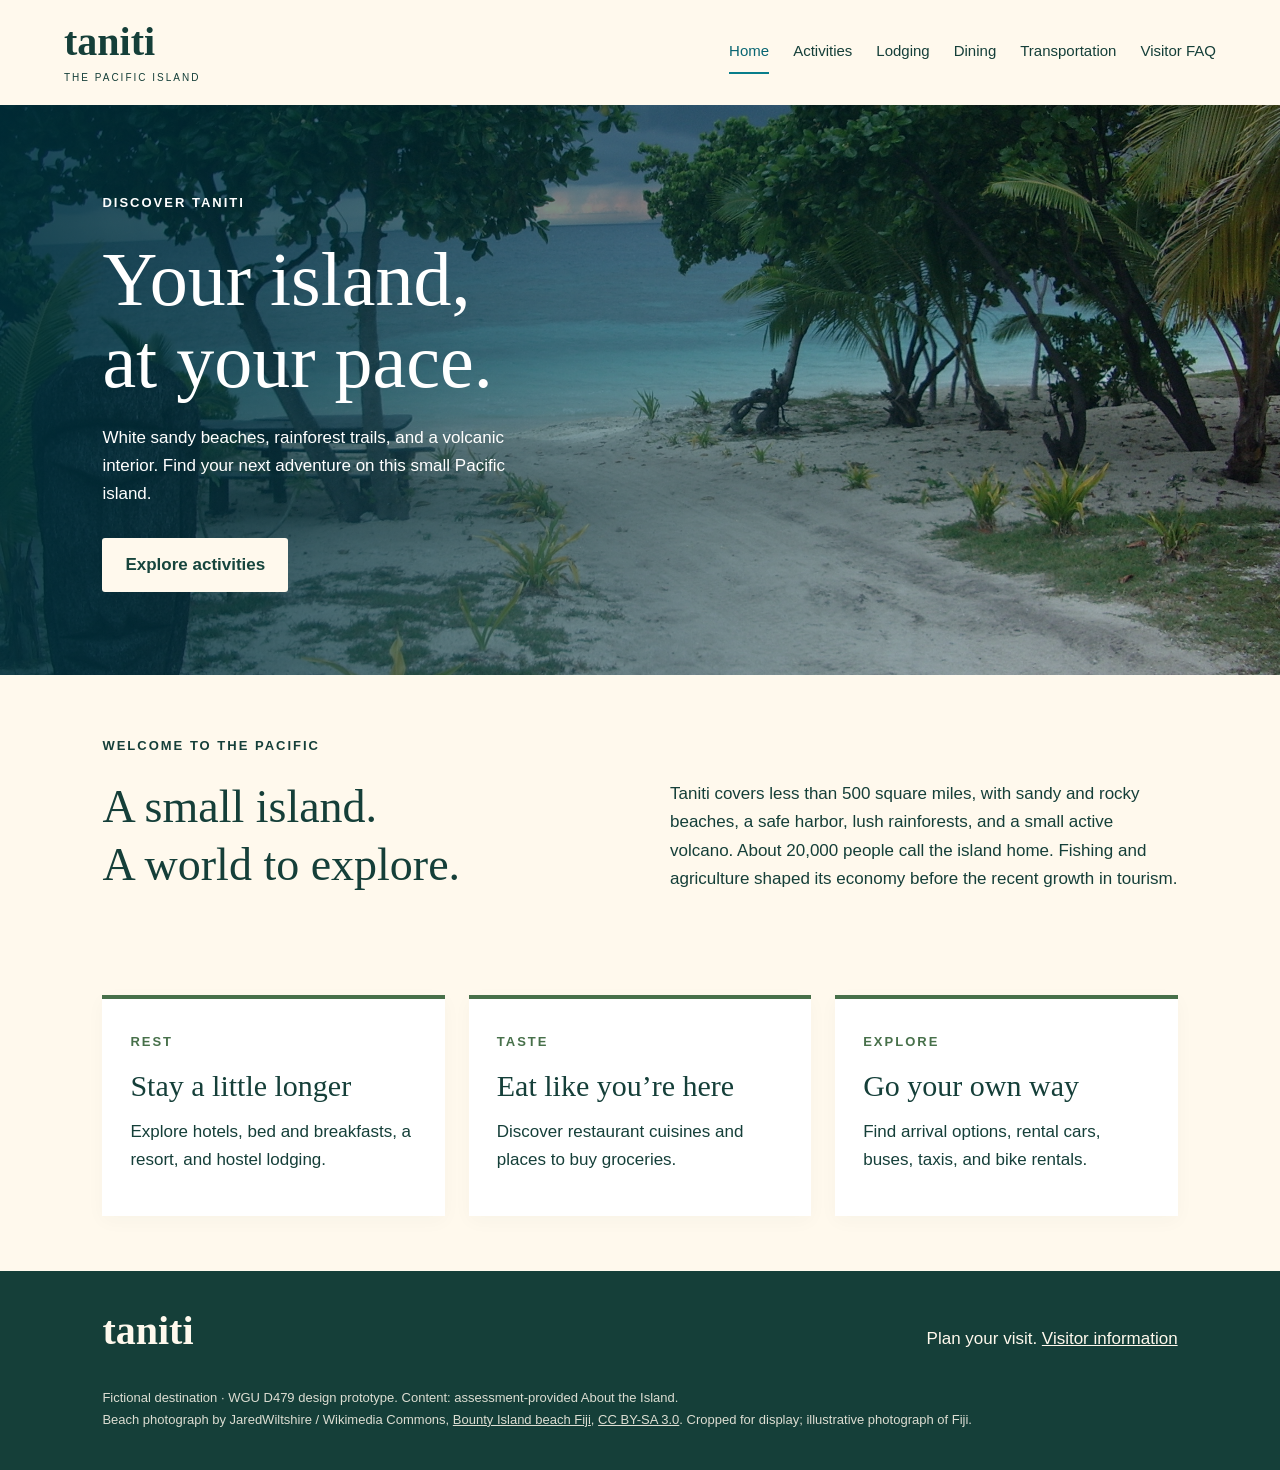
==== index.html @ c762407d "Publish Taniti tourism prototype" ====
<!doctype html><html lang="en"><head><meta charset="utf-8"><meta name="viewport" content="width=device-width,initial-scale=1"><title>Home | Discover Taniti</title><meta name="description" content="White sandy beaches, rainforest trails, and a volcanic interior. Discover a small Pacific island with plenty to explore."><link rel="icon" href="favicon.svg"><link rel="stylesheet" href="style.css"></head><body><a class="skip" href="#main">Skip to content</a><header><a class="brand" href="index.html">taniti<span>THE PACIFIC ISLAND</span></a><nav aria-label="Main navigation"><a aria-current="page" href="index.html">Home</a><a href="activities.html">Activities</a><a href="lodging.html">Lodging</a><a href="dining.html">Dining</a><a href="transportation.html">Transportation</a><a href="faq.html">Visitor FAQ</a></nav></header><main id="main"><section class="hero"><img src="beach.jpg" alt="Tropical shoreline with clear turquoise water"><div class="hero-copy"><span class="eyebrow">DISCOVER TANITI</span><h1>Your island,<br>at your pace.</h1><p>White sandy beaches, rainforest trails, and a volcanic interior. Find your next adventure on this small Pacific island.</p><a class="button" href="activities.html">Explore activities</a></div></section><section class="intro"><span class="eyebrow">WELCOME TO THE PACIFIC</span><h2>A small island.<br>A world to explore.</h2><p>Taniti covers less than 500 square miles, with sandy and rocky beaches, a safe harbor, lush rainforests, and a small active volcano. About 20,000 people call the island home. Fishing and agriculture shaped its economy before the recent growth in tourism.</p></section><section class="grid"><a class="card route" href="lodging.html"><span class="eyebrow">REST</span><h2>Stay a little longer</h2><p>Explore hotels, bed and breakfasts, a resort, and hostel lodging.</p></a><a class="card route" href="dining.html"><span class="eyebrow">TASTE</span><h2>Eat like you’re here</h2><p>Discover restaurant cuisines and places to buy groceries.</p></a><a class="card route" href="transportation.html"><span class="eyebrow">EXPLORE</span><h2>Go your own way</h2><p>Find arrival options, rental cars, buses, taxis, and bike rentals.</p></a></section></main><footer><a class="brand" href="index.html">taniti</a><p>Plan your visit. <a href="faq.html">Visitor information</a></p><small>Fictional destination · WGU D479 design prototype. Content: assessment-provided About the Island.<br><span id="photo-credit">Beach photograph by JaredWiltshire / Wikimedia Commons, <a href="https://commons.wikimedia.org/wiki/File:Bounty_Island_beach_Fiji.jpg">Bounty Island beach Fiji</a>, <a href="https://creativecommons.org/licenses/by-sa/3.0/">CC BY-SA 3.0</a>. Cropped for display; illustrative photograph of Fiji.</span></small></footer></body></html>
---- style.css ----
*{box-sizing:border-box}body{margin:0;background:#fff9ed;color:#153f39;font:17px/1.65 Arial,sans-serif}a{color:inherit}header{display:flex;align-items:center;justify-content:space-between;gap:30px;padding:22px 5%;background:#fff9ed}nav{display:flex;gap:24px;flex-wrap:wrap}nav a{text-decoration:none;font-size:15px;padding:8px 0;border-bottom:2px solid transparent}nav a:hover,nav a[aria-current]{border-color:#087e8b;color:#086572}.brand{font:bold 40px Georgia,serif;text-decoration:none;line-height:1}.brand span{display:block;font:10px Arial;letter-spacing:2px;margin-top:10px}.hero{position:relative;min-height:570px;background:#0b6672;color:white;display:flex;align-items:center}.hero img{position:absolute;inset:0;width:100%;height:100%;object-fit:cover}.hero:after{content:'';position:absolute;inset:0;background:linear-gradient(90deg,rgba(0,48,61,.85),rgba(0,48,61,.1))}.hero-copy{position:relative;z-index:1;max-width:660px;padding:65px 8%}.eyebrow{font-size:13px;font-weight:bold;letter-spacing:2px}h1{font:normal clamp(40px,6vw,76px)/1.08 Georgia,serif;margin:22px 0}h2{font:normal 30px/1.25 Georgia,serif;margin:12px 0}p{margin:14px 0}.button{display:inline-block;background:#fff9ed;color:#17453d;text-decoration:none;padding:13px 23px;margin-top:16px;border-radius:3px;font-weight:bold}.intro{display:grid;grid-template-columns:1fr 1fr;padding:60px 8%;gap:10px 60px}.intro .eyebrow{grid-column:1/-1}.intro h2{font-size:46px}.grid{display:grid;grid-template-columns:repeat(3,1fr);gap:24px;padding:28px 8% 55px}.grid.two{grid-template-columns:repeat(2,1fr)}.card{border-top:4px solid #148c92;background:white;padding:28px;box-shadow:0 5px 18px #17453d08}.card.route{text-decoration:none;border-top-color:#47704a;transition:transform .2s}.card.route:hover{transform:translateY(-4px)}.route .eyebrow{color:#47704a}.page-title{padding:55px 8% 20px;background:#e2f0ed}.page-title h1{max-width:900px;font-size:58px}.wide,aside,.faqs{margin:0 8% 45px;padding:28px;background:#e8eee1}.faqs{background:transparent;padding:25px 0}details{border-top:1px solid #c2d2cc;padding:14px 0}summary{cursor:pointer;font-weight:bold}details p{font-size:16px}footer{background:#153f39;color:#fff9ed;padding:40px 8%;display:flex;flex-wrap:wrap;justify-content:space-between;gap:20px}footer small{width:100%;font-size:13px;opacity:.85}a:focus-visible,summary:focus-visible{outline:3px solid #eeae3e;outline-offset:5px}.skip{position:absolute;top:-80px;z-index:9;padding:10px;background:white}.skip:focus{top:0}@media(max-width:800px){header{align-items:flex-start;flex-direction:column;padding:20px 6%}nav{gap:12px 20px}.hero{min-height:510px}.hero-copy{padding:45px 7%;max-width:570px}.intro,.grid,.grid.two{grid-template-columns:1fr;padding:32px 7%;gap:20px}.intro h2{font-size:36px}.page-title{padding:35px 7% 20px}.page-title h1{font-size:43px}.wide,aside,.faqs{margin-left:7%;margin-right:7%}footer{padding:32px 7%}}
.listing-note{margin-top:25px;margin-bottom:0;font-size:15px}.stays{grid-template-columns:repeat(2,1fr)}.stay-card{padding:0;overflow:hidden}.stay-card img{width:100%;height:235px;object-fit:cover;display:block}.stay-copy{padding:25px}.dark{background:#087482;color:white;border:0;cursor:pointer;font:700 16px Arial}dialog{border:0;border-radius:8px;padding:30px;max-width:640px;width:calc(100% - 30px);max-height:90vh;overflow:auto;background:#fff9ed;color:#153f39}dialog::backdrop{background:#002f3bb3}.dialog-top{display:flex;justify-content:space-between;gap:12px;align-items:center}.close{background:transparent;border:1px solid #153f39;padding:8px 14px;cursor:pointer;color:#153f39;font:16px Arial}.sample{font-size:14px}.form-grid{display:grid;grid-template-columns:1fr 1fr;gap:18px}label{display:flex;flex-direction:column;font-weight:bold;font-size:16px}input{width:100%;padding:12px;font:16px Arial;border:1px solid #758b84;background:white;color:#153f39;margin-top:7px}.inquiry-result:not(:empty){padding:18px;background:#e2f0ed;margin-top:20px}button:focus-visible,input:focus-visible{outline:3px solid #eeae3e;outline-offset:3px}@media(max-width:800px){.stays{grid-template-columns:1fr}.form-grid{grid-template-columns:1fr}dialog{padding:22px}}
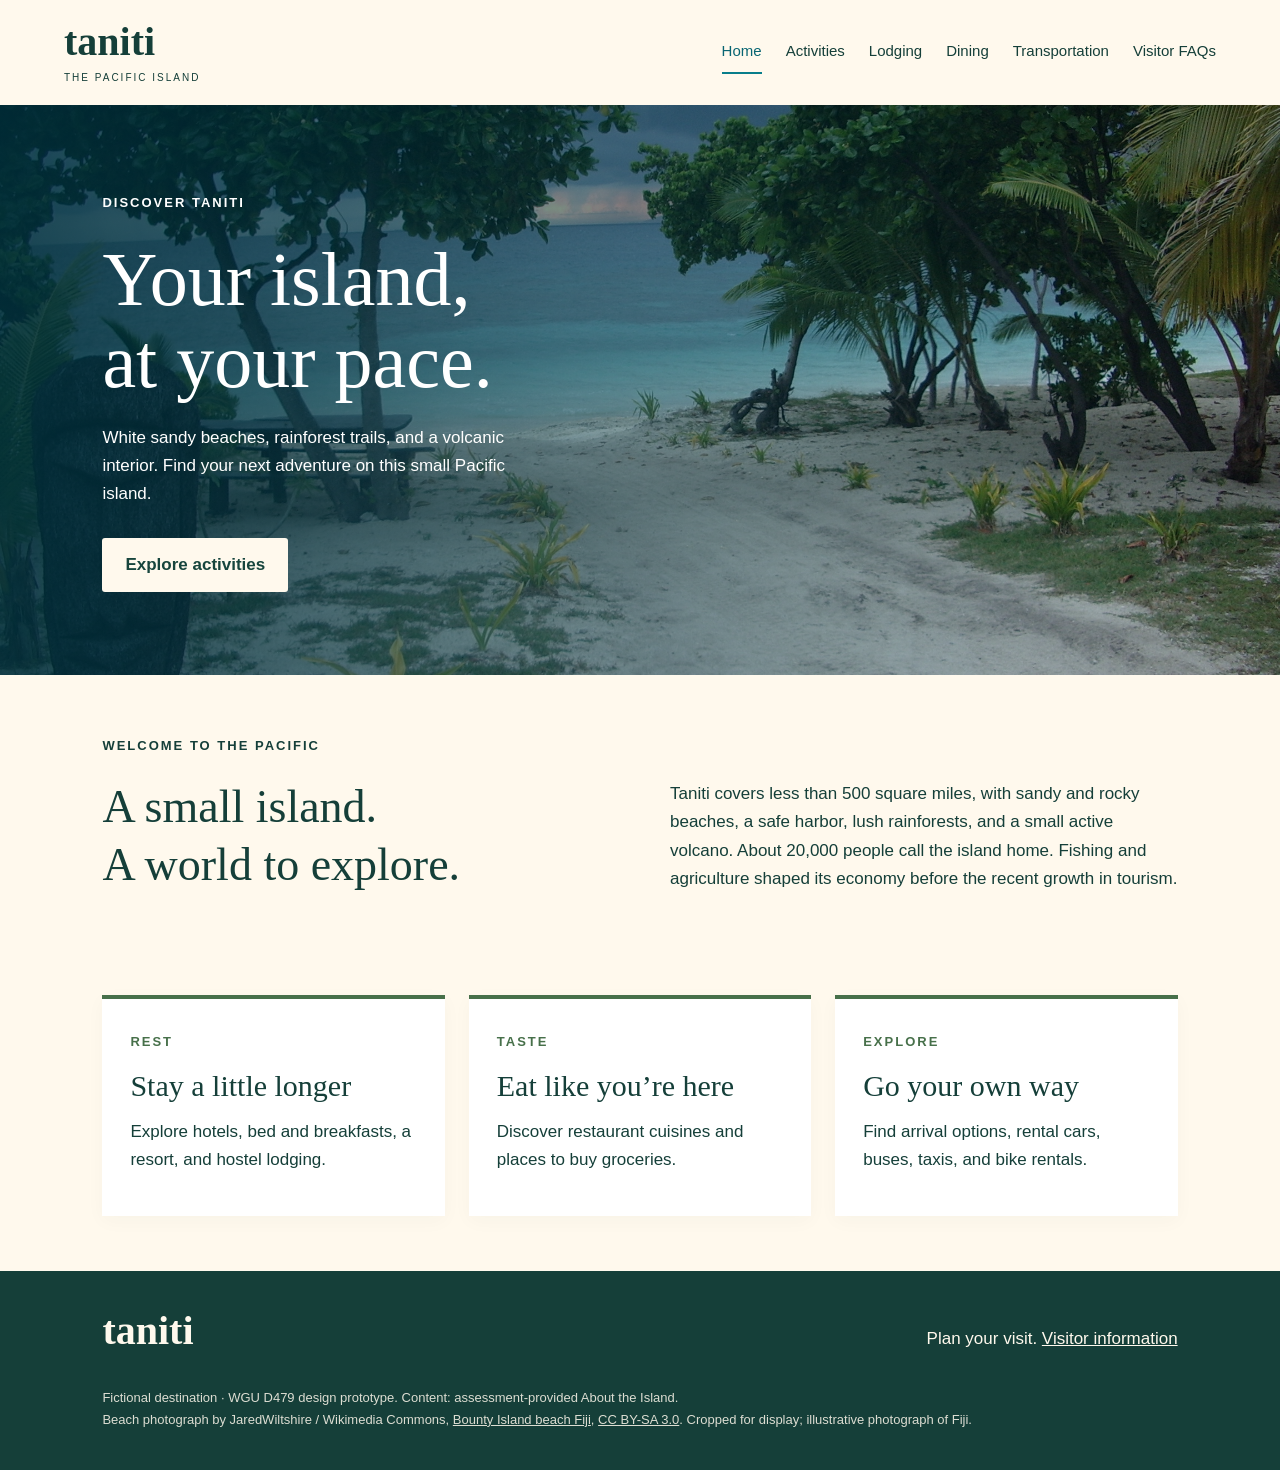
==== commit 530e300e: "Add travel images and clarify FAQs navigation" ====
--- a/index.html
+++ b/index.html
@@ -1 +1 @@
-<!doctype html><html lang="en"><head><meta charset="utf-8"><meta name="viewport" content="width=device-width,initial-scale=1"><title>Home | Discover Taniti</title><meta name="description" content="White sandy beaches, rainforest trails, and a volcanic interior. Discover a small Pacific island with plenty to explore."><link rel="icon" href="favicon.svg"><link rel="stylesheet" href="style.css"></head><body><a class="skip" href="#main">Skip to content</a><header><a class="brand" href="index.html">taniti<span>THE PACIFIC ISLAND</span></a><nav aria-label="Main navigation"><a aria-current="page" href="index.html">Home</a><a href="activities.html">Activities</a><a href="lodging.html">Lodging</a><a href="dining.html">Dining</a><a href="transportation.html">Transportation</a><a href="faq.html">Visitor FAQ</a></nav></header><main id="main"><section class="hero"><img src="beach.jpg" alt="Tropical shoreline with clear turquoise water"><div class="hero-copy"><span class="eyebrow">DISCOVER TANITI</span><h1>Your island,<br>at your pace.</h1><p>White sandy beaches, rainforest trails, and a volcanic interior. Find your next adventure on this small Pacific island.</p><a class="button" href="activities.html">Explore activities</a></div></section><section class="intro"><span class="eyebrow">WELCOME TO THE PACIFIC</span><h2>A small island.<br>A world to explore.</h2><p>Taniti covers less than 500 square miles, with sandy and rocky beaches, a safe harbor, lush rainforests, and a small active volcano. About 20,000 people call the island home. Fishing and agriculture shaped its economy before the recent growth in tourism.</p></section><section class="grid"><a class="card route" href="lodging.html"><span class="eyebrow">REST</span><h2>Stay a little longer</h2><p>Explore hotels, bed and breakfasts, a resort, and hostel lodging.</p></a><a class="card route" href="dining.html"><span class="eyebrow">TASTE</span><h2>Eat like you’re here</h2><p>Discover restaurant cuisines and places to buy groceries.</p></a><a class="card route" href="transportation.html"><span class="eyebrow">EXPLORE</span><h2>Go your own way</h2><p>Find arrival options, rental cars, buses, taxis, and bike rentals.</p></a></section></main><footer><a class="brand" href="index.html">taniti</a><p>Plan your visit. <a href="faq.html">Visitor information</a></p><small>Fictional destination · WGU D479 design prototype. Content: assessment-provided About the Island.<br><span id="photo-credit">Beach photograph by JaredWiltshire / Wikimedia Commons, <a href="https://commons.wikimedia.org/wiki/File:Bounty_Island_beach_Fiji.jpg">Bounty Island beach Fiji</a>, <a href="https://creativecommons.org/licenses/by-sa/3.0/">CC BY-SA 3.0</a>. Cropped for display; illustrative photograph of Fiji.</span></small></footer></body></html>+<!doctype html><html lang="en"><head><meta charset="utf-8"><meta name="viewport" content="width=device-width,initial-scale=1"><title>Home | Discover Taniti</title><meta name="description" content="White sandy beaches, rainforest trails, and a volcanic interior. Discover a small Pacific island with plenty to explore."><link rel="icon" href="favicon.svg"><link rel="stylesheet" href="style.css"></head><body><a class="skip" href="#main">Skip to content</a><header><a class="brand" href="index.html">taniti<span>THE PACIFIC ISLAND</span></a><nav aria-label="Main navigation"><a aria-current="page" href="index.html">Home</a><a href="activities.html">Activities</a><a href="lodging.html">Lodging</a><a href="dining.html">Dining</a><a href="transportation.html">Transportation</a><a href="faq.html">Visitor FAQs</a></nav></header><main id="main"><section class="hero"><img src="beach.jpg" alt="Tropical shoreline with clear turquoise water"><div class="hero-copy"><span class="eyebrow">DISCOVER TANITI</span><h1>Your island,<br>at your pace.</h1><p>White sandy beaches, rainforest trails, and a volcanic interior. Find your next adventure on this small Pacific island.</p><a class="button" href="activities.html">Explore activities</a></div></section><section class="intro"><span class="eyebrow">WELCOME TO THE PACIFIC</span><h2>A small island.<br>A world to explore.</h2><p>Taniti covers less than 500 square miles, with sandy and rocky beaches, a safe harbor, lush rainforests, and a small active volcano. About 20,000 people call the island home. Fishing and agriculture shaped its economy before the recent growth in tourism.</p></section><section class="grid"><a class="card route" href="lodging.html"><span class="eyebrow">REST</span><h2>Stay a little longer</h2><p>Explore hotels, bed and breakfasts, a resort, and hostel lodging.</p></a><a class="card route" href="dining.html"><span class="eyebrow">TASTE</span><h2>Eat like you’re here</h2><p>Discover restaurant cuisines and places to buy groceries.</p></a><a class="card route" href="transportation.html"><span class="eyebrow">EXPLORE</span><h2>Go your own way</h2><p>Find arrival options, rental cars, buses, taxis, and bike rentals.</p></a></section></main><footer><a class="brand" href="index.html">taniti</a><p>Plan your visit. <a href="faq.html">Visitor information</a></p><small>Fictional destination · WGU D479 design prototype. Content: assessment-provided About the Island.<br><span id="photo-credit">Beach photograph by JaredWiltshire / Wikimedia Commons, <a href="https://commons.wikimedia.org/wiki/File:Bounty_Island_beach_Fiji.jpg">Bounty Island beach Fiji</a>, <a href="https://creativecommons.org/licenses/by-sa/3.0/">CC BY-SA 3.0</a>. Cropped for display; illustrative photograph of Fiji.</span></small></footer></body></html>
--- a/style.css
+++ b/style.css
@@ -1,2 +1,3 @@
 *{box-sizing:border-box}body{margin:0;background:#fff9ed;color:#153f39;font:17px/1.65 Arial,sans-serif}a{color:inherit}header{display:flex;align-items:center;justify-content:space-between;gap:30px;padding:22px 5%;background:#fff9ed}nav{display:flex;gap:24px;flex-wrap:wrap}nav a{text-decoration:none;font-size:15px;padding:8px 0;border-bottom:2px solid transparent}nav a:hover,nav a[aria-current]{border-color:#087e8b;color:#086572}.brand{font:bold 40px Georgia,serif;text-decoration:none;line-height:1}.brand span{display:block;font:10px Arial;letter-spacing:2px;margin-top:10px}.hero{position:relative;min-height:570px;background:#0b6672;color:white;display:flex;align-items:center}.hero img{position:absolute;inset:0;width:100%;height:100%;object-fit:cover}.hero:after{content:'';position:absolute;inset:0;background:linear-gradient(90deg,rgba(0,48,61,.85),rgba(0,48,61,.1))}.hero-copy{position:relative;z-index:1;max-width:660px;padding:65px 8%}.eyebrow{font-size:13px;font-weight:bold;letter-spacing:2px}h1{font:normal clamp(40px,6vw,76px)/1.08 Georgia,serif;margin:22px 0}h2{font:normal 30px/1.25 Georgia,serif;margin:12px 0}p{margin:14px 0}.button{display:inline-block;background:#fff9ed;color:#17453d;text-decoration:none;padding:13px 23px;margin-top:16px;border-radius:3px;font-weight:bold}.intro{display:grid;grid-template-columns:1fr 1fr;padding:60px 8%;gap:10px 60px}.intro .eyebrow{grid-column:1/-1}.intro h2{font-size:46px}.grid{display:grid;grid-template-columns:repeat(3,1fr);gap:24px;padding:28px 8% 55px}.grid.two{grid-template-columns:repeat(2,1fr)}.card{border-top:4px solid #148c92;background:white;padding:28px;box-shadow:0 5px 18px #17453d08}.card.route{text-decoration:none;border-top-color:#47704a;transition:transform .2s}.card.route:hover{transform:translateY(-4px)}.route .eyebrow{color:#47704a}.page-title{padding:55px 8% 20px;background:#e2f0ed}.page-title h1{max-width:900px;font-size:58px}.wide,aside,.faqs{margin:0 8% 45px;padding:28px;background:#e8eee1}.faqs{background:transparent;padding:25px 0}details{border-top:1px solid #c2d2cc;padding:14px 0}summary{cursor:pointer;font-weight:bold}details p{font-size:16px}footer{background:#153f39;color:#fff9ed;padding:40px 8%;display:flex;flex-wrap:wrap;justify-content:space-between;gap:20px}footer small{width:100%;font-size:13px;opacity:.85}a:focus-visible,summary:focus-visible{outline:3px solid #eeae3e;outline-offset:5px}.skip{position:absolute;top:-80px;z-index:9;padding:10px;background:white}.skip:focus{top:0}@media(max-width:800px){header{align-items:flex-start;flex-direction:column;padding:20px 6%}nav{gap:12px 20px}.hero{min-height:510px}.hero-copy{padding:45px 7%;max-width:570px}.intro,.grid,.grid.two{grid-template-columns:1fr;padding:32px 7%;gap:20px}.intro h2{font-size:36px}.page-title{padding:35px 7% 20px}.page-title h1{font-size:43px}.wide,aside,.faqs{margin-left:7%;margin-right:7%}footer{padding:32px 7%}}
-.listing-note{margin-top:25px;margin-bottom:0;font-size:15px}.stays{grid-template-columns:repeat(2,1fr)}.stay-card{padding:0;overflow:hidden}.stay-card img{width:100%;height:235px;object-fit:cover;display:block}.stay-copy{padding:25px}.dark{background:#087482;color:white;border:0;cursor:pointer;font:700 16px Arial}dialog{border:0;border-radius:8px;padding:30px;max-width:640px;width:calc(100% - 30px);max-height:90vh;overflow:auto;background:#fff9ed;color:#153f39}dialog::backdrop{background:#002f3bb3}.dialog-top{display:flex;justify-content:space-between;gap:12px;align-items:center}.close{background:transparent;border:1px solid #153f39;padding:8px 14px;cursor:pointer;color:#153f39;font:16px Arial}.sample{font-size:14px}.form-grid{display:grid;grid-template-columns:1fr 1fr;gap:18px}label{display:flex;flex-direction:column;font-weight:bold;font-size:16px}input{width:100%;padding:12px;font:16px Arial;border:1px solid #758b84;background:white;color:#153f39;margin-top:7px}.inquiry-result:not(:empty){padding:18px;background:#e2f0ed;margin-top:20px}button:focus-visible,input:focus-visible{outline:3px solid #eeae3e;outline-offset:3px}@media(max-width:800px){.stays{grid-template-columns:1fr}.form-grid{grid-template-columns:1fr}dialog{padding:22px}}+.listing-note{margin-top:25px;margin-bottom:0;font-size:15px}.stays{grid-template-columns:repeat(2,1fr)}.stay-card{padding:0;overflow:hidden}.stay-card img{width:100%;height:235px;object-fit:cover;display:block}.stay-copy{padding:25px}.dark{background:#087482;color:white;border:0;cursor:pointer;font:700 16px Arial}dialog{border:0;border-radius:8px;padding:30px;max-width:640px;width:calc(100% - 30px);max-height:90vh;overflow:auto;background:#fff9ed;color:#153f39}dialog::backdrop{background:#002f3bb3}.dialog-top{display:flex;justify-content:space-between;gap:12px;align-items:center}.close{background:transparent;border:1px solid #153f39;padding:8px 14px;cursor:pointer;color:#153f39;font:16px Arial}.sample{font-size:14px}.form-grid{display:grid;grid-template-columns:1fr 1fr;gap:18px}label{display:flex;flex-direction:column;font-weight:bold;font-size:16px}input{width:100%;padding:12px;font:16px Arial;border:1px solid #758b84;background:white;color:#153f39;margin-top:7px}.inquiry-result:not(:empty){padding:18px;background:#e2f0ed;margin-top:20px}button:focus-visible,input:focus-visible{outline:3px solid #eeae3e;outline-offset:3px}@media(max-width:800px){.stays{grid-template-columns:1fr}.form-grid{grid-template-columns:1fr}dialog{padding:22px}}
+.page-image{margin:32px 8% 0}.page-image img{display:block;width:100%;height:clamp(220px,30vw,400px);object-fit:cover;border-radius:4px}.page-image figcaption{font-size:14px;color:#506b62;margin-top:7px}@media(max-width:800px){.page-image{margin:25px 7% 0}.page-image img{height:230px}}
